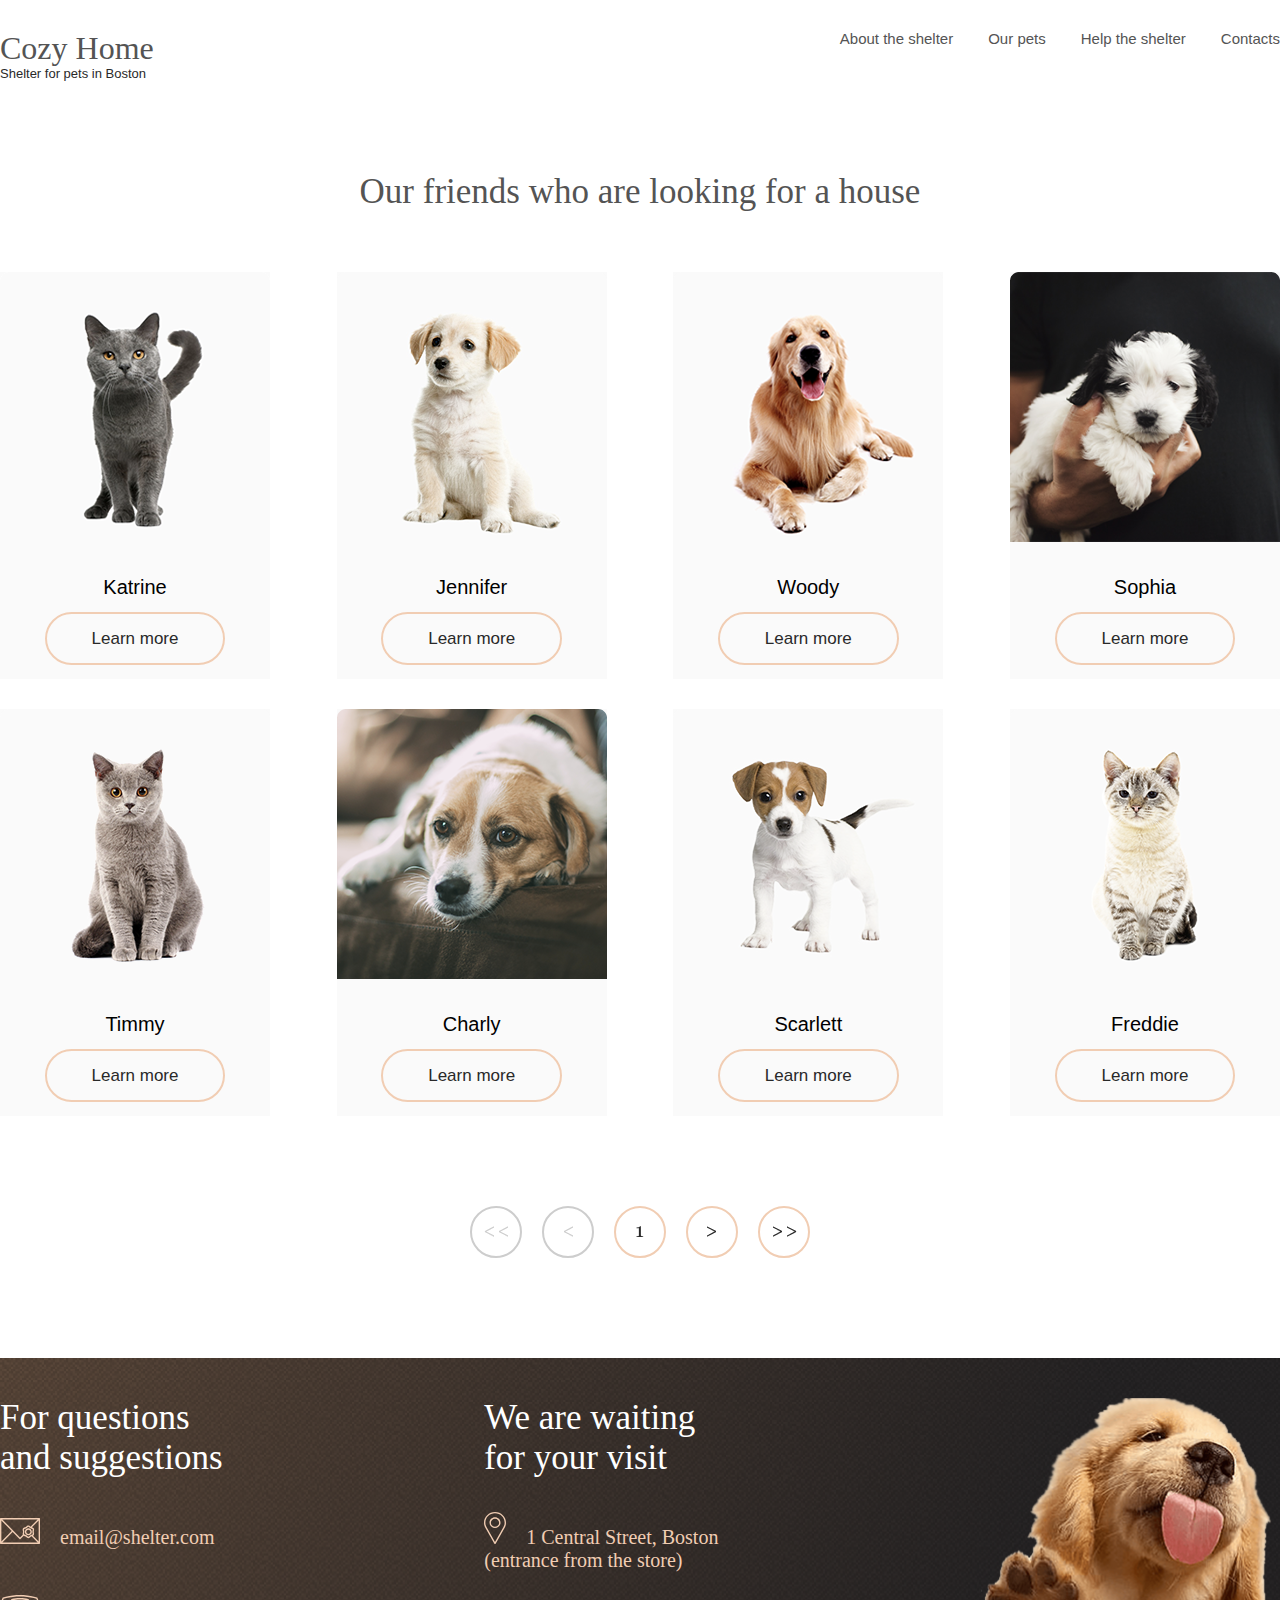
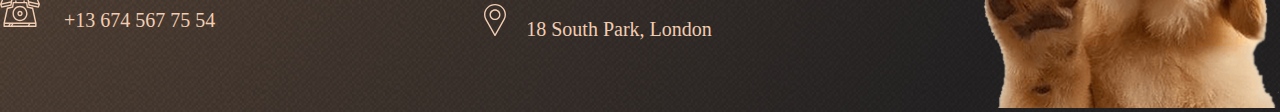
==== pets.html @ 81ef5f2a "Add files via upload" ====
<!DOCTYPE html>
<html lang="ru">

<head>
    <meta charset="UTF-8">
    <meta name="viewport" content="width=1200">
    <title>Cozy Home</title>
    <link rel="stylesheet" href="css/normalize.css">
    <link rel="stylesheet" href="css/style.css">
</head>

<body>
    <div class="wrapper">
        <div class="pets__hero">
            <div class="container">
                <header class="header">
                    <div class="header__logo">
                        <a href="index.html" class="logo__titles">Cozy Home</a>
                        <div class="logo__subtitles">Shelter for pets in Boston</div>
                    </div>
                    <nav class="header__list">
                        <ul class="header__links">
                            <li class="links__item">
                                <a href="index.html#About" class="item__link ">About the shelter</a>
                            </li>
                            <li class="links__item">
                                <a href="#frends" class="item__link">Our pets</a>
                            </li>
                            <li class="links__item">
                                <a href="index.html#help" class="item__link">Help the shelter</a>
                            </li>
                            <li class="links__item">
                                <a href="index.html#contacts" class="item__link">Contacts</a>
                            </li>
                        </ul>
                    </nav>


                </header>
            </div>
        </div>
        <div class="our-pets">
            <div class="container">
                <h2 class="our-pets__title">Our friends who
                    are looking for a house
                </h2>
                <div class="pets__slider">
                    <ul class="slider__list">
                        <li class="slider__card">
                            <div class="card__img-wrap">
                                <img src="img/pets-katrine.png" alt="katrine" class="card__img">
                            </div>
                            <div class="card__desc">
                                <h3 class="card__title">Katrine</h3>
                                <div class="card__btn"><a href="#" class="card__link">Learn more</a></div>
                            </div>

                        </li>
                        <li class="slider__card ">
                            <div class="card__img-wrap">
                                <img src="img/pets-jennifer.png" alt="jennifer" class="card__img">
                            </div>
                            <div class="card__desc">
                                <h3 class="card__title">Jennifer</h3>
                                <div class="card__btn"><a href="#" class="card__link">Learn more</a></div>
                            </div>
                        </li>
                        <li class="slider__card">
                            <div class="card__img-wrap">
                                <img src="img/pets-woody.png" alt="woody" class="card__img">
                            </div>
                            <div class="card__desc">
                                <h3 class="card__title">Woody</h3>
                                <div class="card__btn"><a href="#" class="card__link">Learn more</a></div>
                            </div>
                        </li>
                        <li class="slider__card card__Sophia">
                            <div class="card__img-wrap">
                                <img src="img/pets-Sophia.png" alt="Sophia" class="card__img">
                            </div>
                            <div class="card__desc">
                                <h3 class="card__title">Sophia</h3>
                                <div class="card__btn"><a href="#" class="card__link">Learn more</a></div>
                            </div>
                        </li>
                        <li class="slider__card card__Timmy">
                            <div class="card__img-wrap">
                                <img src="img/pets-timmy.png" alt="Timmy" class="card__img">
                            </div>
                            <div class="card__desc">
                                <h3 class="card__title">Timmy</h3>
                                <div class="card__btn"><a href="#" class="card__link">Learn more</a></div>
                            </div>

                        </li>
                        <li class="slider__card card__Charly">
                            <div class="card__img-wrap">
                                <img src="img/pets-charly.png" alt="Charly" class="card__img">
                            </div>
                            <div class="card__desc">
                                <h3 class="card__title">Charly</h3>
                                <div class="card__btn"><a href="#" class="card__link">Learn more</a></div>
                            </div>
                        </li>
                        <li class="slider__card card__Scarlett">
                            <div class="card__img-wrap">
                                <img src="img/pets-scarlet.png" alt="Scarlett" class="card__img">
                            </div>
                            <div class="card__desc">
                                <h3 class="card__title">Scarlett</h3>
                                <div class="card__btn"><a href="#" class="card__link">Learn more</a></div>
                            </div>
                        </li>
                        <li class="slider__card card__Freddie">
                            <div class="card__img-wrap">
                                <img src="img/pets-Freddrie.png" alt="Freddie" class="card__img">
                            </div>
                            <div class="card__desc">
                                <h3 class="card__title">Freddie</h3>
                                <div class="card__btn"><a href="#" class="card__link">Learn more</a></div>
                            </div>
                        </li>
                </ul>
                    <div class="pets-slider__navigation">
                        <div class="btn-arrow-wrap no-active-arrow"><img src="img/sluder/arrow-2-left.png" alt="arrow" class="arrow"></div>
                        <div class="btn-arrow-wrap no-active-arrow"><img src="img/sluder/arrow-1-left.png" alt="arrow" class="arrow"></div>
                        <div class="btn-1-wrap"><img src="img/sluder/1.png" alt="1" class="btn-1"></div>
                        <div class="btn-arrow-wrap"><img src="img/sluder/arrow-1-right.png" alt="arrow" class="arrow"></div>
                        <div class="btn-arrow-wrap"><img src="img/sluder/arrow-2-right.png" alt="arrow" class="arrow"></div>

                    </div>
                </div>
            </div>
            <footer>
                <div class="container footer__container">
                    <div class="footer__contacts">
                        <h2 class="contacts__title footer__title">For questions <br> and suggestions</h2>
                        <div class="contacts__information">
                            <div class="information__email"><img src="img/icon/mail.svg" alt="email"
                                    class="email__img"><a href="#"
                                    class="footer__email footer__link">email@shelter.com</a></div>
                            <div class="information__tel"><img src="img/icon/phone.svg" alt="phone" class="tel__img"> <a
                                    href="tel:+13 674 567 75 54" class="footer__tel footer__link">+13 674 567 75 54</a>
                            </div>
                        </div>
                    </div>
                    <div class="footer__adress">
                        <h2 class="adress__title footer__title">We are waiting <br> for your visit</h2>
                        <div class="adress__information">
                            <div class="information__adress"><img src="img/icon/pin.svg" alt="adress"
                                    class="adress-img"><a
                                    href="https://yandex.ru/maps/21438/johannesburg/house/central_street_1/ZkEYdgJoSUwBQENoZWJwdnxhYQk=/?ll=28.058206%2C-26.170127&mode=search&sctx=ZAAAAAgBEAAaKAoSCTZZox6iZVBAESHNWDSdjUxAEhIJQbtDigES0j8R1Jy8yAT8sj8iBgABAgMEBSgKOABArZ8NSAFqAnJ1nQHNzEw9oAEAqAEAvQG8V784wgERlZuD2QaTjpn89wb%2Fwufz7wKCAhgxIENlbnRyYWwgU3RyZWV0LCBCb3N0b26KAgCSAgUyMjgwNZoCDGRlc2t0b3AtbWFwcw%3D%3D&sll=66.099275%2C59.071922&sspn=184.905580%2C61.230275&text=1%20Central%20Street%2C%20Boston&z=20"
                                    class="footer__adress footer__link">1 Central Street, Boston <br> (entrance from the
                                    store)</a></div>
                            <div class="information__adress"><img src="img/icon/pin.svg" alt="adress"
                                    class="adress-img footer"><a href="#" class="footer__adress footer__link">18 South
                                    Park,
                                    London </a></div>
                        </div>
                    </div>
                    <div class="footer__img-wrap"><img src="img/footer-puppy.png" alt="footer-puppy"
                            class="footer__img">
                    </div>
                </div>
            </footer>
        </div>
    </div>
</body>

</html>
---- css/style.css ----
* {
    box-sizing: border-box;
}

html,
body {
    height: 100%;
}

body {
    font-family: 'Roboto', sans-serif;

}

img {
    max-width: 100%;
}

ul {
    padding: 0px;
    margin: 0px;
    list-style: none;
}

h1,
h2,
h3,
h4,
h5,
h6 {
    margin: 0px;
}

a {
    text-decoration: none;
}

.wrapper {
    min-height: 100%;
}

/* начало индекса */

.hero {
    background-image: url(../img/start-screen-gradient-background.png);
}

.container {
    margin: 0 auto;
    max-width: 1280px;
}

.header {
    display: flex;
    justify-content: space-between;
    padding: 30px 0px;
    padding-bottom: 90px;
}

.logo__title {
    color: rgb(241, 205, 179);
    font-family: Georgia;
    font-size: 32px;
    font-weight: 400;
    line-height: 110%;
    letter-spacing: 6%;
    text-align: left;
}

.logo__subtitle {
    color: rgb(255, 255, 255);
    font-family: Arial;
    font-size: 13px;
    font-weight: 400;
    line-height: 15px;
    letter-spacing: 10%;
    text-align: left;
}

.nav__list {
    display: flex;
    justify-content: space-between;
    column-gap: 35px;

}

.nav__link {
    color: rgb(250, 250, 250);
    font-family: Arial;
    font-size: 15px;
    font-weight: 400;
    line-height: 160%;
    letter-spacing: 0px;
    text-align: left;
}

.nav__link:hover {
    text-decoration: underline;
    text-decoration-color: rgb(241, 205, 179);
}

.hero__content {
    display: flex;
    justify-content: space-between;
}

.hero__container {
    display: flex;
    justify-content: space-between;
}

.hero__desc {
    padding-right: 42px;
    width: 50%;
}

.hero__title {
    padding-top: 146px;
    padding-bottom: 42px;
    color: rgb(255, 255, 255);
    font-family: Georgia;
    font-size: 44px;
    font-weight: 400;
    line-height: 130%;
    letter-spacing: 0%;
    text-align: left;

}

.hero__subtitle {
    color: rgb(205, 205, 205);
    font-family: Arial;
    font-size: 15px;
    font-weight: 400;
    line-height: 160%;
    letter-spacing: 0px;
    text-align: left;
    padding-bottom: 42px;
}

.hero__btn {
    background: rgb(241, 205, 179);
    border-radius: 100px;
    padding: 15px 45px;
    color: rgb(41, 41, 41);
}

.description-house__container {
    padding: 100px 40px;
    display: flex;
    margin: 0 auto;
    justify-content: center;
    column-gap: 120px;
}

.description-house__img-wrap {
    width: 50%;
}


.description-house__title {
    color: rgb(84, 84, 84);
    font-family: Georgia;
    font-size: 35px;
    font-weight: 400;
}

.description-house__text {
    color: rgb(76, 76, 76);
    font-family: Arial;
    font-size: 15px;
    font-weight: 400;
    line-height: 160%;
}

.frends {
    text-align: center;
    background: rgb(246, 246, 246);
    padding-bottom: 100px;
    padding-top: 80px;

}

.frends__title {
    color: rgb(84, 84, 84);
    font-size: 35px;
    font-weight: 400;
    margin-bottom: 60px;
}

.btn-arrow-wrap {
    width: 52px;
    height: 52px;
    border-radius: 50%;
    justify-content: center;
    display: flex;
    align-items: center;
    border-radius: 100px;
    border: 2px solid rgb(241, 205, 179);
}

.btn-arrow-wrap:hover {
    background-color: rgb(241, 205, 179);
}

.frends__slider {
    font-family: Georgia;
    display: flex;
    margin-bottom: 60px;
    align-items: center;
}

.slider__card {
    max-width: 270px;
    background-color: rgb(250, 250, 250);
    transition: all 1s;
    width: 270px;
}

.slider__card:hover {
    box-shadow: 1px 5px 10px 5px rgba(0, 0, 0, 0.3);
}

.card__katrine {
    margin-right: 90px;
    margin-left: 53px;
}

.card__jennifer {
    margin-right: 90px;
}

.card__woody {
    margin-right: 53px;
}

.card__img-wrap {
    margin-bottom: 30px;
}

.card__title {
    font-size: 20px;
    font-weight: 400;
    line-height: 23px;
    padding-bottom: 30px;
}

.card__btn {
    padding-bottom: 30px;
}

.card__link {
    color: rgb(41, 41, 41);
    font-size: 17px;
    padding: 15px 45px;
    border: 2px solid rgb(241, 205, 179);
    border-radius: 100px;
}

.card__link:hover {
    background-color: rgb(241, 205, 179);
}

.frends__link {
    background: rgb(241, 205, 179);
    border-radius: 100px;
    padding: 15px 45px;
    font-size: 17px;
    color: rgb(41, 41, 41);
}

.help {
    text-align: center;
    margin-top: 80px;
    color: rgb(84, 84, 84);
}

.help__title {
    margin-bottom: 60px;
    font-size: 35px;
}

.help__list {
    display: flex;
    justify-content: center;
    flex-wrap: wrap;
    
    margin-bottom: 100px;
    max-width: 1026px;
    column-gap: 120px;
}

.list__item {
  margin-bottom: 55px;
}

.list__img-wrap {
    margin-bottom: 30px;
}

.list__title {
    font-size: 20px;
}



.donation {
    background: rgb(246, 246, 246);
    padding-top: 80px;
    padding-bottom: 100px;
}

.donation__container {
    display: flex;
    justify-content: center;
    color: rgb(84, 84, 84);
}

.donatian__img-wrap {
    flex: 1 0 54%;
    text-align: right;
}

.donation__desc {
    margin-left: 30px;
    width: 380px;
}

.donation__title {
    font-size: 35px;
    margin-bottom: 20px;
}

.donation__subtitle {
    font-size: 15px;
}

.donation__card {
    background: rgb(241, 205, 179);
    padding: 10px 15px;
    border-radius: 9px;
    max-width: 349px;
    margin-top: 20px;
    margin-bottom: 20px;
}

.donation__link {
    margin-left: 15px;
    font-size: 20px;
    top: 10px;
    color: rgb(84, 84, 84);
}

.donation__text {
    color: rgb(178, 178, 178);
    font-size: 12px;
}

footer {
    background-image: url(../img/start-screen-gradient-background.png);
    background-size: cover;
    font-family: Georgia;
    text-align: left;
}

.footer__container {
    display: flex;
    justify-content: space-between;
    padding-top: 40px;
}

.footer__title {
    color: rgb(255, 255, 255);
    font-size: 35px;
    margin-bottom: 40px;
    font-weight: 400;
}

.adress__title {
    margin-bottom: 34px;
}

.footer__link {
    color: rgb(241, 205, 179);
    font-size: 20px;
    margin-left: 20px;
}

.information__email {
    margin-bottom: 46px;
}

.information__adress {
    margin-bottom: 32px;
}

@media (max-width: 1000px) { 
    .card__woody{
        visibility: hidden;
        display: none;
    }

}

@media (max-width:900px){

    .nav__list{
        align-items: end;
    }
    .container{
        padding-left: 30px;
        padding-right: 30px;
    }

    .header{
        padding-bottom: 0px;
    }

    .hero__container{
        margin: 0 auto;
        display: block;
    }
    .hero__desc{
       width: 100%;
        margin-bottom: 100px;
        text-align: left;
        font-weight: 400;
        font-family: Georgia;
    }
    .hero__title{
        color: rgb(255, 255, 255);
        font-size: 44px;
        margin-top: 60px;
        padding-top: 0px;
    }
    .hero__subtitle{
        color: rgb(205, 205, 205);
        font-family: Arial;
        font-size: 15px;
         line-height: 160%;
    }

    .description-house__container{
        display: grid;
        max-width: 900px;
        margin: 0 auto;
    }
    
    .description-house__img{
       order: 1;
    }
    .donation__container{
        display: grid;
    }
    .donation__img-wrap{
        order: 1;
    }


}
@media (max-width: 768px){
    .card__jennifer{
    visibility: hidden;
    display: none;
    }   
}

@media (max-width: 768px){ 
    .footer__container {
        display: block;
        align-content: center;
    }
    .footer__contacts{
        margin-bottom: 40px;
    }
    
 }
/* конец  индекса */
/* начало сайта со всеми питомцами */

.logo__titles {
    font-family: Georgia;
    font-size: 32px;
    color: rgb(84, 84, 84);
    margin-bottom: 10px;
}

.logo__subtitles {
    color: rgb(41, 41, 41);
    font-family: Arial;
    font-size: 13px;
}

.header__links {
    display: flex;
    justify-content: space-between;
    column-gap: 35px;
}

.item__link {
    color: rgb(84, 84, 84);
    font-family: Arial;
    font-size: 15px;
}

.links__item:hover {
    text-decoration: underline;
    text-decoration-color: rgb(241, 205, 179);
}


.our-pets {
    text-align: center;
    padding-bottom: 0px;
}

.our-pets__title {
    color: rgb(84, 84, 84);
    font-family: Georgia;
    font-size: 35px;
    font-weight: 400;
    margin-bottom: 60px;
}

.slider__list {
    display: flex;
    justify-content: space-between;
    column-gap: 40px;
    padding-bottom: 15px;
    flex-wrap: wrap;
}

.slider__card {
    margin-bottom: 30px;
}

.pets__slider {
    margin-bottom: 100px;
}

.pets-slider__navigation{
    display: flex;
    justify-content: center;
    column-gap: 20px;
    margin-top: 45px;
}

.btn-1-wrap {
    width: 52px;
    height: 52px;
    border-radius: 50%;
    justify-content: center;
    display: flex;
    align-items: center;
    border-radius: 100px;
    border: 2px solid rgb(241, 205, 179);
}

.btn-1-wrap:hover {
    background-color: rgb(241, 205, 179);
}

.no-active-arrow{
    border: 2px solid rgb(205, 205, 205);
}

.no-active-arrow:hover{
    background-color: #fff;
}
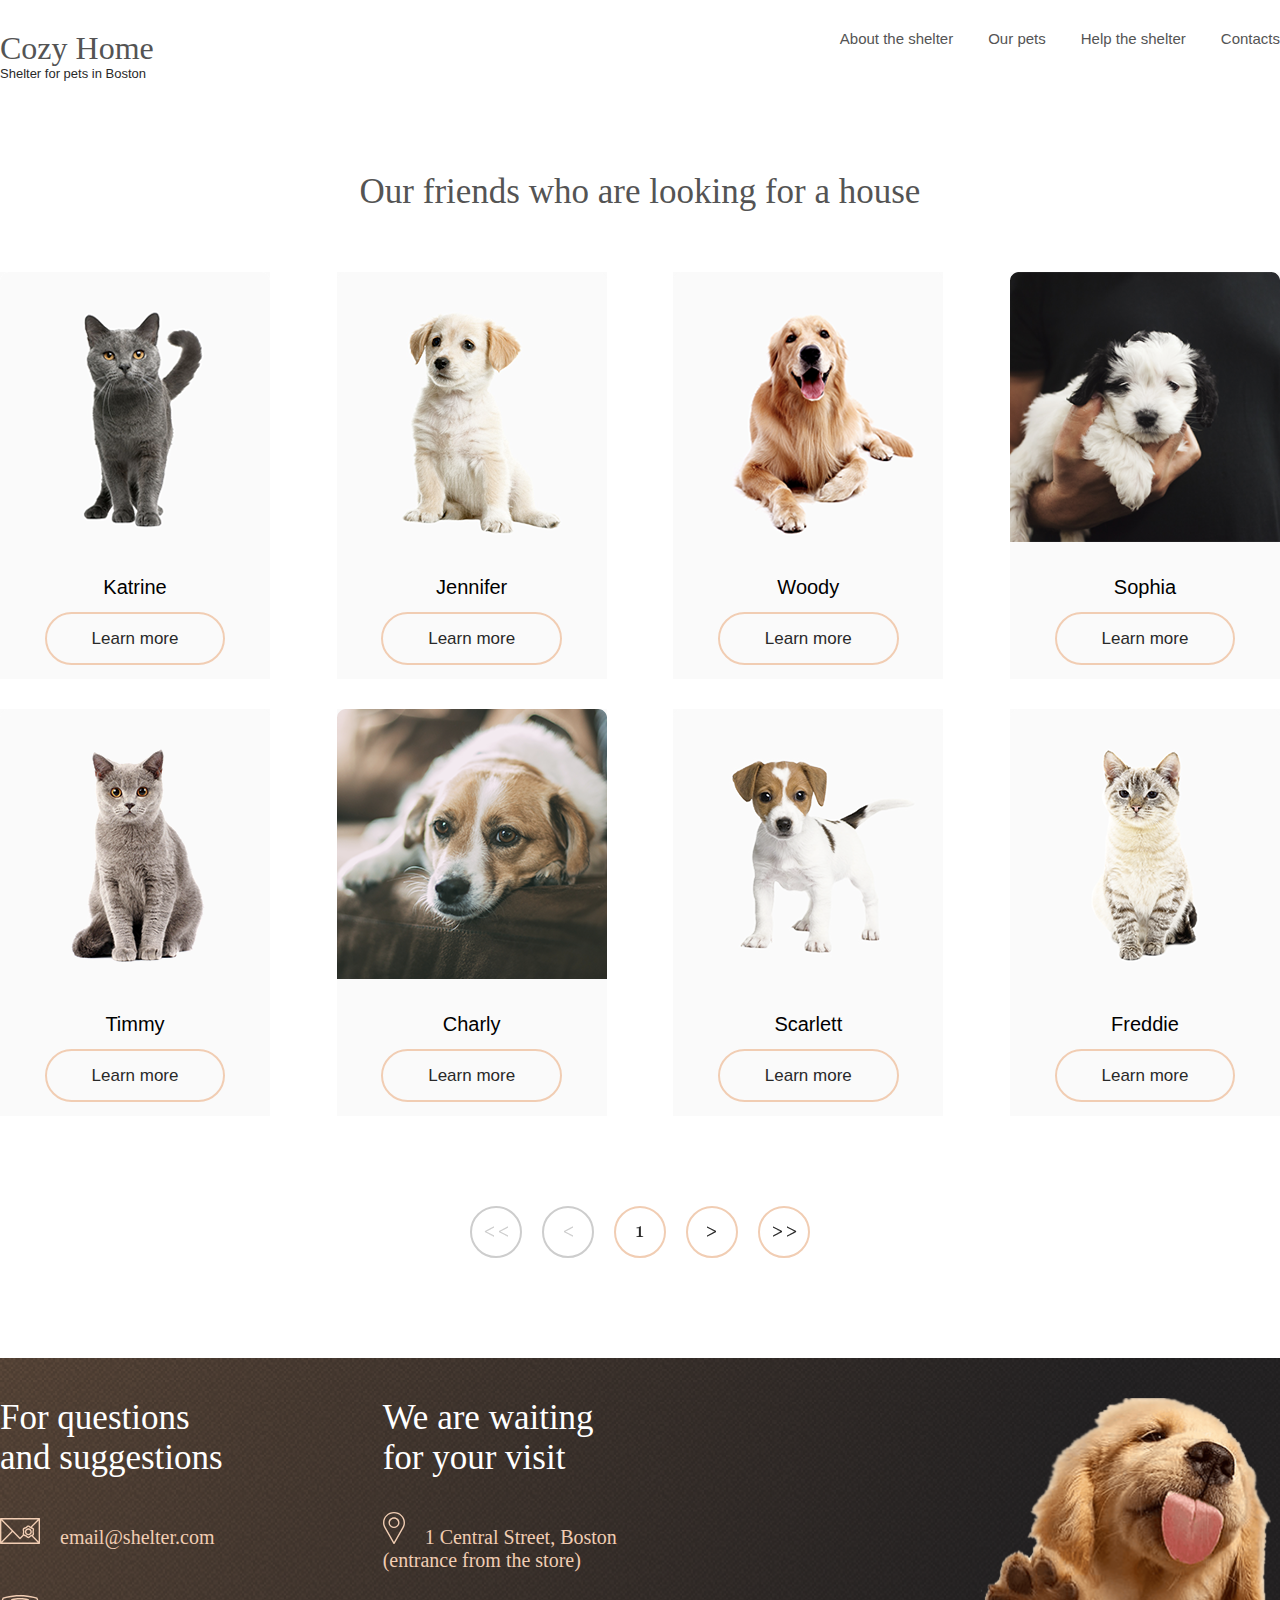
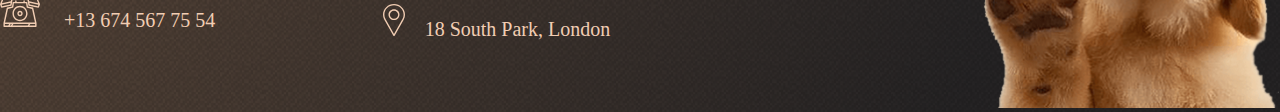
==== commit 898c6fca: "Add files via upload" ====
--- a/pets.html
+++ b/pets.html
@@ -3,7 +3,7 @@
 
 <head>
     <meta charset="UTF-8">
-    <meta name="viewport" content="width=1200">
+    <meta name="viewport" content="width=device-width, initial-scale=1.0">
     <title>Cozy Home</title>
     <link rel="stylesheet" href="css/normalize.css">
     <link rel="stylesheet" href="css/style.css">
@@ -120,42 +120,51 @@
                                 <div class="card__btn"><a href="#" class="card__link">Learn more</a></div>
                             </div>
                         </li>
-                </ul>
+                    </ul>
                     <div class="pets-slider__navigation">
-                        <div class="btn-arrow-wrap no-active-arrow"><img src="img/sluder/arrow-2-left.png" alt="arrow" class="arrow"></div>
-                        <div class="btn-arrow-wrap no-active-arrow"><img src="img/sluder/arrow-1-left.png" alt="arrow" class="arrow"></div>
+                        <div class="btn-arrow-wrap no-active-arrow pets__btn"><img src="img/sluder/arrow-2-left.png"
+                                alt="arrow" class="arrow"></div>
+                        <div class="btn-arrow-wrap no-active-arrow pets__btn"><img src="img/sluder/arrow-1-left.png"
+                                alt="arrow" class="arrow"></div>
                         <div class="btn-1-wrap"><img src="img/sluder/1.png" alt="1" class="btn-1"></div>
-                        <div class="btn-arrow-wrap"><img src="img/sluder/arrow-1-right.png" alt="arrow" class="arrow"></div>
-                        <div class="btn-arrow-wrap"><img src="img/sluder/arrow-2-right.png" alt="arrow" class="arrow"></div>
+                        <div class="btn-arrow-wrap pets__btn"><img src="img/sluder/arrow-1-right.png" alt="arrow"
+                                class="arrow"></div>
+                        <div class="btn-arrow-wrap pets__btn"><img src="img/sluder/arrow-2-right.png" alt="arrow"
+                                class="arrow"></div>
 
                     </div>
                 </div>
             </div>
             <footer>
                 <div class="container footer__container">
-                    <div class="footer__contacts">
-                        <h2 class="contacts__title footer__title">For questions <br> and suggestions</h2>
-                        <div class="contacts__information">
-                            <div class="information__email"><img src="img/icon/mail.svg" alt="email"
-                                    class="email__img"><a href="#"
-                                    class="footer__email footer__link">email@shelter.com</a></div>
-                            <div class="information__tel"><img src="img/icon/phone.svg" alt="phone" class="tel__img"> <a
-                                    href="tel:+13 674 567 75 54" class="footer__tel footer__link">+13 674 567 75 54</a>
+                    <div class="foter__desc">
+                        <div class="footer__contacts">
+                            <h2 class="contacts__title footer__title">For questions <br> and suggestions</h2>
+                            <div class="contacts__information">
+                                <div class="information__email"><img src="img/icon/mail.svg" alt="email"
+                                        class="email__img"><a href="#"
+                                        class="footer__email footer__link">email@shelter.com</a></div>
+                                <div class="information__tel"><img src="img/icon/phone.svg" alt="phone"
+                                        class="tel__img"> <a href="tel:+136745677554"
+                                        class="footer__tel footer__link">+13 674 567 75 54</a>
+                                </div>
                             </div>
                         </div>
-                    </div>
-                    <div class="footer__adress">
-                        <h2 class="adress__title footer__title">We are waiting <br> for your visit</h2>
-                        <div class="adress__information">
-                            <div class="information__adress"><img src="img/icon/pin.svg" alt="adress"
-                                    class="adress-img"><a
-                                    href="https://yandex.ru/maps/21438/johannesburg/house/central_street_1/ZkEYdgJoSUwBQENoZWJwdnxhYQk=/?ll=28.058206%2C-26.170127&mode=search&sctx=ZAAAAAgBEAAaKAoSCTZZox6iZVBAESHNWDSdjUxAEhIJQbtDigES0j8R1Jy8yAT8sj8iBgABAgMEBSgKOABArZ8NSAFqAnJ1nQHNzEw9oAEAqAEAvQG8V784wgERlZuD2QaTjpn89wb%2Fwufz7wKCAhgxIENlbnRyYWwgU3RyZWV0LCBCb3N0b26KAgCSAgUyMjgwNZoCDGRlc2t0b3AtbWFwcw%3D%3D&sll=66.099275%2C59.071922&sspn=184.905580%2C61.230275&text=1%20Central%20Street%2C%20Boston&z=20"
-                                    class="footer__adress footer__link">1 Central Street, Boston <br> (entrance from the
-                                    store)</a></div>
-                            <div class="information__adress"><img src="img/icon/pin.svg" alt="adress"
-                                    class="adress-img footer"><a href="#" class="footer__adress footer__link">18 South
-                                    Park,
-                                    London </a></div>
+                        <div class="footer__adress">
+                            <h2 class="adress__title footer__title">We are waiting <br> for your visit</h2>
+                            <div class="adress__information">
+                                <div class="information__adress"><img src="img/icon/pin.svg" alt="adress"
+                                        class="adress-img"><a
+                                        href="https://yandex.ru/maps/21438/johannesburg/house/central_street_1/ZkEYdgJoSUwBQENoZWJwdnxhYQk=/?ll=28.058206%2C-26.170127&mode=search&sctx=ZAAAAAgBEAAaKAoSCTZZox6iZVBAESHNWDSdjUxAEhIJQbtDigES0j8R1Jy8yAT8sj8iBgABAgMEBSgKOABArZ8NSAFqAnJ1nQHNzEw9oAEAqAEAvQG8V784wgERlZuD2QaTjpn89wb%2Fwufz7wKCAhgxIENlbnRyYWwgU3RyZWV0LCBCb3N0b26KAgCSAgUyMjgwNZoCDGRlc2t0b3AtbWFwcw%3D%3D&sll=66.099275%2C59.071922&sspn=184.905580%2C61.230275&text=1%20Central%20Street%2C%20Boston&z=20"
+                                        class="footer__adress footer__link">1 Central Street, Boston <br> (entrance from
+                                        the
+                                        store)</a></div>
+                                <div class="information__adress"><img src="img/icon/pin.svg" alt="adress"
+                                        class="adress-img footer"><a href="#" class="footer__adress footer__link">18
+                                        South
+                                        Park,
+                                        London </a></div>
+                            </div>
                         </div>
                     </div>
                     <div class="footer__img-wrap"><img src="img/footer-puppy.png" alt="footer-puppy"
--- a/css/style.css
+++ b/css/style.css
@@ -122,9 +122,6 @@
     font-size: 44px;
     font-weight: 400;
     line-height: 130%;
-    letter-spacing: 0%;
-    text-align: left;
-
 }
 
 .hero__subtitle {
@@ -134,7 +131,6 @@
     font-weight: 400;
     line-height: 160%;
     letter-spacing: 0px;
-    text-align: left;
     padding-bottom: 42px;
 }
 
@@ -284,14 +280,12 @@
     display: flex;
     justify-content: center;
     flex-wrap: wrap;
-    
     margin-bottom: 100px;
-    max-width: 1026px;
     column-gap: 120px;
 }
 
 .list__item {
-  margin-bottom: 55px;
+    margin-bottom: 55px;
 }
 
 .list__img-wrap {
@@ -363,6 +357,7 @@
     text-align: left;
 }
 
+
 .footer__container {
     display: flex;
     justify-content: space-between;
@@ -394,87 +389,192 @@
     margin-bottom: 32px;
 }
 
-@media (max-width: 1000px) { 
-    .card__woody{
+.foter__desc {
+    display: flex;
+    justify-content: space-between;
+    column-gap: 160px;
+}
+
+@media (max-width: 1023px) {
+    .card__woody {
         visibility: hidden;
         display: none;
     }
 
 }
 
-@media (max-width:900px){
-
-    .nav__list{
+@media (max-width:900px) {
+
+    .nav__list {
         align-items: end;
     }
-    .container{
+
+    .container {
         padding-left: 30px;
         padding-right: 30px;
     }
 
-    .header{
+    .header {
         padding-bottom: 0px;
     }
 
-    .hero__container{
+    .hero__container {
         margin: 0 auto;
         display: block;
     }
-    .hero__desc{
-       width: 100%;
+
+    .hero__desc {
+        width: 100%;
         margin-bottom: 100px;
         text-align: left;
         font-weight: 400;
         font-family: Georgia;
     }
-    .hero__title{
+
+    .hero__title {
         color: rgb(255, 255, 255);
         font-size: 44px;
         margin-top: 60px;
         padding-top: 0px;
     }
-    .hero__subtitle{
+
+    .hero__subtitle {
         color: rgb(205, 205, 205);
         font-family: Arial;
         font-size: 15px;
-         line-height: 160%;
-    }
-
-    .description-house__container{
+        line-height: 160%;
+    }
+
+    .description-house__container {
         display: grid;
         max-width: 900px;
         margin: 0 auto;
     }
-    
-    .description-house__img{
-       order: 1;
-    }
-    .donation__container{
+
+    .description-house__img {
+        order: 1;
+    }
+
+    .donation__container {
         display: grid;
     }
-    .donation__img-wrap{
+
+    .donation__img-wrap {
         order: 1;
     }
 
-
-}
-@media (max-width: 768px){
-    .card__jennifer{
-    visibility: hidden;
-    display: none;
-    }   
-}
-
-@media (max-width: 768px){ 
+    .frends__slider {
+        text-align: center;
+        align-items: center;
+    }
+
+
+}
+
+@media (max-width: 817px) {
+    .card__jennifer {
+        visibility: hidden;
+        display: none;
+    }
+
+
+}
+
+@media (max-width:682px) {
     .footer__container {
         display: block;
         align-content: center;
-    }
-    .footer__contacts{
+        display: block;
+    }
+
+    .footer__contacts {
         margin-bottom: 40px;
     }
-    
- }
+
+    .footer {
+        display: block;
+    }
+
+
+}
+
+@media (min-width:1040px) {
+    .footer__container {
+        display: flex;
+        justify-content: space-between;
+        column-gap: 160px;
+    }
+}
+
+@media (max-width: 890px) {
+    .foter__desc {
+        display: flex;
+    }
+
+    .footer__container {
+        display: block;
+    }
+}
+
+@media (max-width: 518px) {
+    .hero__desc {
+        align-items: center;
+        text-align: center;
+    }
+
+    .hero__title {
+        text-align: center;
+    }
+
+    .frends {
+        align-items: center;
+        text-align: center;
+    }
+
+    .frends__slider {
+        display: grid;
+
+    }
+
+    .card__katrine {
+        max-width: 270px;
+        margin: 0px;
+    }
+
+    .frends__link {
+        padding: 15px 44px;
+    }
+
+    .btn-arrow-wrap {
+        order: 2;
+    }
+
+    .pets__btn {
+        order: 0;
+    }
+
+
+}
+
+@media (max-width: 306px) {
+    .hero__btn {
+        padding: 15px 20px;
+    }
+}
+
+@media (max-width: 256px) {
+    .card__link {
+        padding: 15px 44px;
+    }
+}
+
+
+@media (max-width: 320px) {
+    .pets-slider__navigation {
+        column-gap: 10px;
+    }
+}
+
 /* конец  индекса */
 /* начало сайта со всеми питомцами */
 
@@ -538,7 +638,7 @@
     margin-bottom: 100px;
 }
 
-.pets-slider__navigation{
+.pets-slider__navigation {
     display: flex;
     justify-content: center;
     column-gap: 20px;
@@ -560,11 +660,10 @@
     background-color: rgb(241, 205, 179);
 }
 
-.no-active-arrow{
+.no-active-arrow {
     border: 2px solid rgb(205, 205, 205);
 }
 
-.no-active-arrow:hover{
+.no-active-arrow:hover {
     background-color: #fff;
-}
-
+}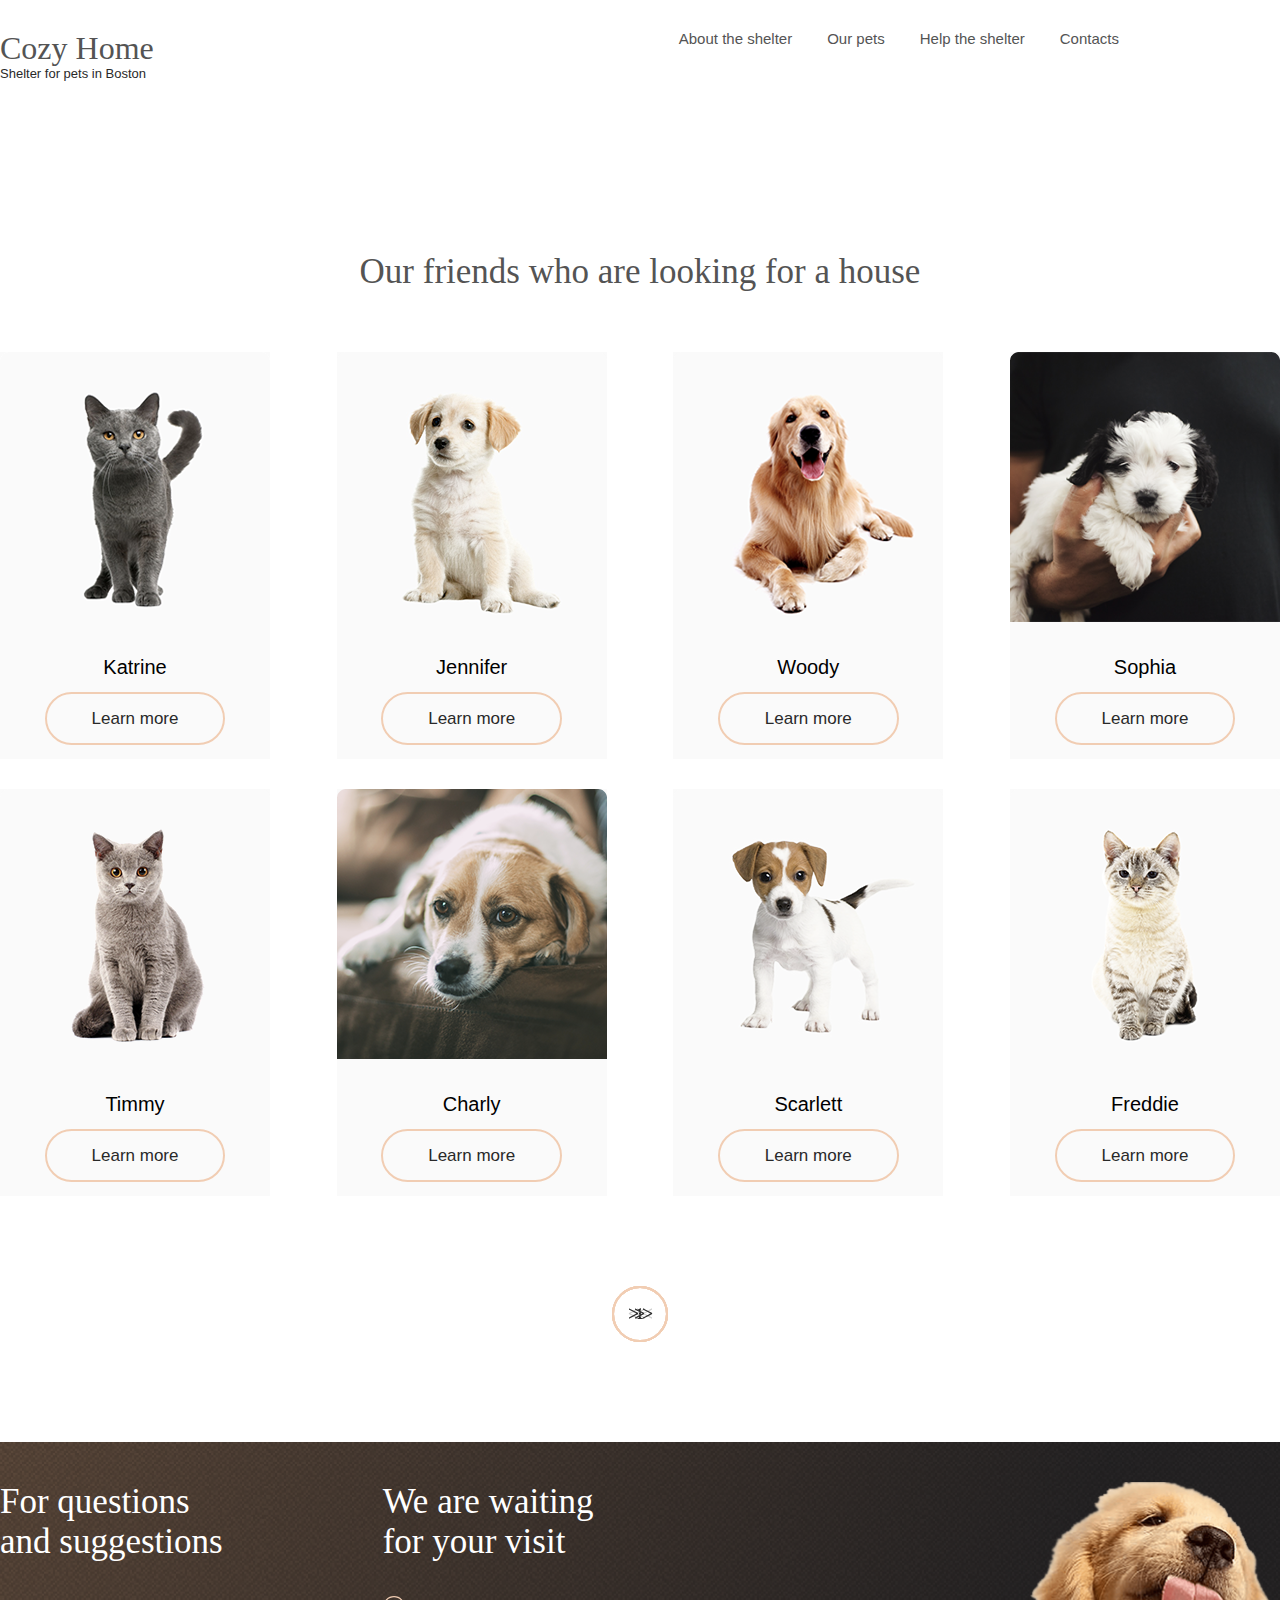
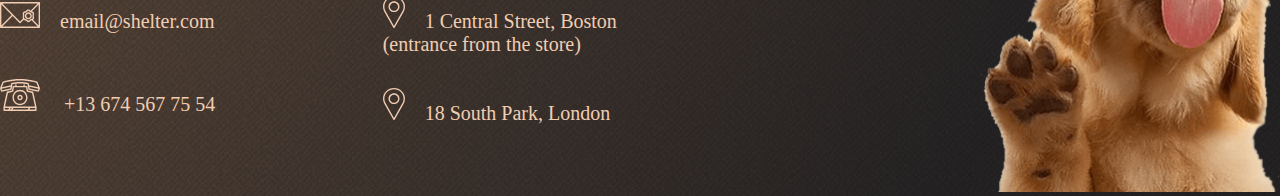
==== commit 1e374221: "Add files via upload" ====
--- a/pets.html
+++ b/pets.html
@@ -6,18 +6,23 @@
     <meta name="viewport" content="width=device-width, initial-scale=1.0">
     <title>Cozy Home</title>
     <link rel="stylesheet" href="css/normalize.css">
+    <link rel="stylesheet" href="css/pets.css">
+    <link rel="stylesheet" href="css/media.css">
     <link rel="stylesheet" href="css/style.css">
+
 </head>
 
 <body>
     <div class="wrapper">
         <div class="pets__hero">
             <div class="container">
-                <header class="header">
-                    <div class="header__logo">
-                        <a href="index.html" class="logo__titles">Cozy Home</a>
-                        <div class="logo__subtitles">Shelter for pets in Boston</div>
-                    </div>
+                <div class="header" id="header-pets">
+                   
+                     <div class="pets-header__logo">
+                        <a href="index.html" class="pets-logo__titles">Cozy Home</a>
+                        <div class="pets-logo__subtitles">Shelter for pets in Boston</div>
+                    </div> 
+                    <div class="menu">
                     <nav class="header__list">
                         <ul class="header__links">
                             <li class="links__item">
@@ -34,9 +39,16 @@
                             </li>
                         </ul>
                     </nav>
-
-
-                </header>
+                </div>
+                <header>
+                    <div class="menu-btn">
+                        <span></span>
+                        <span></span>
+                        <span></span>
+                    </div>
+                </header>  
+                
+                </div>
             </div>
         </div>
         <div class="our-pets">
@@ -174,6 +186,7 @@
             </footer>
         </div>
     </div>
+    <script src="js/script.js"></script>
 </body>
 
 </html>--- a/css/pets.css
+++ b/css/pets.css
@@ -0,0 +1,96 @@
+
+.pets-logo__titles {
+    font-family: Georgia;
+    font-size: 32px;
+    color: rgb(84, 84, 84);
+    margin-bottom: 10px;
+    margin-right: 364px;
+}
+
+.pets-logo__subtitles {
+    color: rgb(41, 41, 41);
+    font-family: Arial;
+    font-size: 13px;
+}
+
+.header__links {
+    display: flex;
+    justify-content: space-between;
+    column-gap: 35px;
+}
+
+.item__link {
+    color: rgb(84, 84, 84);
+    font-family: Arial;
+    font-size: 15px;
+}
+
+.links__item:hover {
+    text-decoration: underline;
+    text-decoration-color: rgb(241, 205, 179);
+}
+
+
+.our-pets {
+    text-align: center;
+    padding-bottom: 0px;
+}
+
+.our-pets__title {
+    color: rgb(84, 84, 84);
+    font-family: Georgia;
+    font-size: 35px;
+    font-weight: 400;
+    margin-bottom: 60px;
+    margin-top: 80px;
+}
+
+.slider__list {
+    display: flex;
+    justify-content: space-between;
+    column-gap: 40px;
+    padding-bottom: 15px;
+    flex-wrap: wrap; 
+}
+
+.slider__card {
+    margin-bottom: 30px;
+}
+
+.pets__slider {
+    margin-bottom: 100px;
+}
+
+.pets-slider__navigation {
+    display: flex;
+    justify-content: center;
+    column-gap: 20px;
+    margin-top: 45px;
+}
+
+.btn-1-wrap {
+    width: 52px;
+    height: 52px;
+    border-radius: 50%;
+    justify-content: center;
+    display: flex;
+    align-items: center;
+    border-radius: 100px;
+    border: 2px solid rgb(241, 205, 179);
+}
+
+.btn-1-wrap:hover {
+    background-color: rgb(241, 205, 179);
+}
+
+.no-active-arrow {
+    border: 2px solid rgb(205, 205, 205);
+}
+
+.no-active-arrow:hover {
+    background-color: #fff;
+}
+
+.pets__btn{
+    position: static;
+}--- a/css/media.css
+++ b/css/media.css
@@ -0,0 +1,315 @@
+
+@media (max-width: 1170px) {
+    .slider__nav {
+        bottom: -404px;
+    }
+}
+
+@media (max-width: 1181px) {
+    .card__woody {
+        visibility: hidden;
+        display: none;
+    }
+    .slider__nav{
+        bottom: -848px;
+        display: flex;
+        flex-flow: row;
+        justify-content: center;
+        column-gap: 80px;
+        align-items: center;
+    }
+    .btn-right {
+        left: 311px;
+    }
+    .btn-left{
+        left: -400px;
+    }
+
+}
+
+@media (max-width:900px) {
+    .frends__slider{
+        display: grid;
+
+    }
+    .slider__nav {
+       position: static;
+       display: flex;
+       order: 1;
+    }
+
+
+    .btn-arrow-wrap{
+        position: static;
+    }
+    .nav__list {
+        align-items: end;
+    }
+
+    .container {
+        padding-left: 30px;
+        padding-right: 30px;
+    }
+
+    .header {
+        padding-bottom: 0px;
+    }
+
+    .hero__container {
+        margin: 0 auto;
+        display: block;
+    }
+
+    .hero__desc {
+        width: 100%;
+        margin-bottom: 100px;
+        text-align: left;
+        font-weight: 400;
+        font-family: Georgia;
+    }
+
+    .hero__title {
+        color: rgb(255, 255, 255);
+        font-size: 44px;
+        margin-top: 60px;
+        padding-top: 0px;
+    }
+
+    .hero__subtitle {
+        color: rgb(205, 205, 205);
+        font-family: Arial;
+        font-size: 15px;
+        line-height: 160%;
+    }
+
+    .description-house__container {
+        display: grid;
+        max-width: 900px;
+        margin: 0 auto;
+    }
+
+    .description-house__img {
+        order: 1;
+    }
+
+    .donation__container {
+        display: grid;
+    }
+
+    .donation__img-wrap {
+        order: 1;
+    }
+
+    .frends__slider {
+        text-align: center;
+        align-items: center;
+    }
+
+
+}
+
+@media (max-width: 817px) {
+    .card__jennifer {
+        visibility: hidden;
+        display: none;
+    }
+    .slider__pets{
+        display: flex;
+    flex-flow: column;
+    align-items: center;
+
+    }
+
+}
+
+@media (min-width: 700px) {
+    .foter__desc {
+        display: flex;
+    }
+
+    .footer__container {
+        display: block;
+    }
+}
+
+@media (max-width:682px) {
+    .footer__container {
+        display: block;
+        align-content: center;
+        display: block;
+    }
+
+    .footer__contacts {
+        margin-bottom: 40px;
+    }
+    .footer__desc{
+        display: block;
+    }
+    .footer {
+        display: block;
+    }
+
+
+}
+
+@media (min-width:1040px) {
+    .footer__container {
+        display: flex;
+        justify-content: space-between;
+        column-gap: 160px;
+    }
+}
+
+
+@media (max-width: 518px) {
+    .hero__desc {
+        align-items: center;
+        text-align: center;
+    }
+
+    .hero__title {
+        text-align: center;
+    }
+
+    .frends {
+        align-items: center;
+        text-align: center;
+    }
+
+    .frends__slider {
+        display: grid;
+
+    }
+
+    .card__katrine {
+        max-width: 270px;
+        margin: 0px;
+    }
+
+    .frends__link {
+        padding: 15px 44px;
+    }
+
+    .btn-arrow-wrap {
+        order: 2;
+    }
+
+    .pets__btn {
+        order: 0;
+    }
+
+
+}
+
+@media (max-width: 306px) {
+    .hero__btn {
+        padding: 15px 20px;
+    }
+}
+
+@media (max-width: 256px) {
+    .card__link {
+        padding: 15px 44px;
+    }
+}
+
+
+@media (max-width: 320px) {
+    .pets-slider__navigation {
+        column-gap: 10px;
+    }
+}
+@media (max-width: 700px) {
+
+header {
+	display: flex;
+	justify-content: space-between;
+}
+
+.pets-logo__titles{
+
+}
+.header__links {
+    display: block;
+    font-size: 32px;
+    font-weight: 400;
+    line-height: 160%;
+    text-align: left;
+    color: rgb(250, 250, 250);
+}
+
+.menu-btn {
+	width: 30px;
+	height: 30px;
+	position: relative;
+	z-index:3;
+	overflow: hidden;
+    position: fixed;
+
+}
+
+
+
+.menu-btn span {
+	width: 30px;
+	height: 2px;
+	position: absolute;
+	top: 50%;
+    z-index:2;
+	left: 50%;
+	transform: translate(-50%, -50%);
+	background-color: rgb(241, 205, 179);
+	transition: all 0.5s;
+}
+
+.menu-btn span:nth-of-type(2) {
+	top: calc(50% - 5px);
+}
+.menu-btn span:nth-of-type(3) {
+	top: calc(50% + 5px);
+}
+.header__links {
+    display: block;
+    margin-bottom: 43px;
+}
+
+.menu {
+	position: fixed;
+	top: 0;
+	left: 0;
+	width: 80%;
+	height: 100%;
+    display: block;
+    text-align: center;
+	padding: 39px 30px;
+    padding-top: 258px;
+	background-color: rgb(41, 41, 41);
+	transform: translateX(-100%);
+	transition: transform 0.5s; 
+}
+
+.menu.active {
+	transform: translateX(0);
+    z-index: 1;
+}
+.menu-btn.active {
+    z-index:2;
+}
+.menu li {
+	list-style-type: none;
+}
+
+.menu-btn.active span:first-of-type {
+	transform: translateX(100%);
+}
+
+.menu-btn.active span:nth-of-type(2) {
+	top: 50%;
+	transform: translate(-50%, -50%) rotate(45deg);
+}
+
+.menu-btn.active span:nth-of-type(3) {
+	top: 50%;
+	transform: translate(-50%, -50%) rotate(-45deg);
+}
+}--- a/css/style.css
+++ b/css/style.css
@@ -10,6 +10,25 @@
 body {
     font-family: 'Roboto', sans-serif;
 
+}
+
+*,
+*::before,
+*::after {
+    box-sizing: inherit;
+}
+
+a {
+    color: inherit;
+    text-decoration: none;
+}
+
+img {
+    max-width: 100%;
+}
+
+body {
+    font-family: Arial, Verdana, sans-serif;
 }
 
 img {
@@ -37,6 +56,106 @@
 
 .wrapper {
     min-height: 100%;
+    z-index: 0;
+}
+
+@media (max-width: 778px) {
+
+header {
+	display: block;
+	justify-content: flex-end;
+}
+
+.header__links {
+    display: block;
+    text-align: center;
+
+}
+
+.item__link{
+   color: white;
+   font-size: 32px;
+   font-weight: 400;
+   line-height: 160%;
+   text-align: left; 
+}
+
+.menu-btn {
+	width: 30px;
+	height: 30px;
+	position: relative;
+	z-index:3;
+	overflow: hidden;
+    position: fixed;
+    left: 90%;
+}
+
+
+
+.menu-btn span {
+	width: 30px;
+	height: 2px;
+	position: absolute;
+	top: 50%;
+    z-index:2;
+	left: 50%;
+	transform: translate(-50%, -50%);
+	background-color: rgb(241, 205, 179);
+    border-width:2px ;
+	transition: all 0.5s;
+}
+
+.menu-btn span:nth-of-type(2) {
+	top: calc(50% - 5px);
+}
+.menu-btn span:nth-of-type(3) {
+	top: calc(50% + 5px);
+}
+.header__links {
+    display: block;
+    margin-bottom: 43px;
+}
+
+.menu {
+	position: fixed;
+	top: 0;
+	left: 0;
+	width: 100%;
+	height: 100%;
+    display: block;
+    text-align: center;
+	padding: 39px 30px;
+    padding-top: 258px;
+	background-color: rgb(41, 41, 41);
+	transform: translateX(100%);
+	transition: transform 0.5s; 
+    align-items: flex-end;
+}
+
+.menu.active {
+	transform: translateX(0);
+    z-index: 1;
+}
+.menu-btn.active {
+    z-index:2;
+}
+.menu li {
+	list-style-type: none;
+}
+
+.menu-btn.active span:first-of-type {
+	transform: translateX(100%);
+}
+
+.menu-btn.active span:nth-of-type(2) {
+	top: 50%;
+	transform: translate(-50%, -50%) rotate(45deg);
+}
+
+.menu-btn.active span:nth-of-type(3) {
+	top: 50%;
+	transform: translate(-50%, -50%) rotate(-45deg);
+}
 }
 
 /* начало индекса */
@@ -193,6 +312,22 @@
     align-items: center;
     border-radius: 100px;
     border: 2px solid rgb(241, 205, 179);
+    position: absolute;
+}
+
+.slider__nav{
+    position: absolute;
+    bottom: -862px;
+}
+
+.btn-right{ 
+    left: 547px;
+}
+
+/* bottom: -976px; */
+
+.btn-left{
+    left: -582px;
 }
 
 .btn-arrow-wrap:hover {
@@ -202,8 +337,13 @@
 .frends__slider {
     font-family: Georgia;
     display: flex;
+    flex-flow: column;
+    align-items: center;
     margin-bottom: 60px;
-    align-items: center;
+}
+
+.slider__pets{
+    display: flex;
 }
 
 .slider__card {
@@ -211,6 +351,8 @@
     background-color: rgb(250, 250, 250);
     transition: all 1s;
     width: 270px;
+    position: relative;
+   
 }
 
 .slider__card:hover {
@@ -220,6 +362,7 @@
 .card__katrine {
     margin-right: 90px;
     margin-left: 53px;
+
 }
 
 .card__jennifer {
@@ -228,6 +371,7 @@
 
 .card__woody {
     margin-right: 53px;
+
 }
 
 .card__img-wrap {
@@ -390,21 +534,56 @@
 }
 
 .foter__desc {
-    display: flex;
     justify-content: space-between;
     column-gap: 160px;
 }
 
-@media (max-width: 1023px) {
+/* конец  индекса */
+/* начало медиа запросов  */
+
+@media (max-width: 1170px) {
+    .slider__nav {
+        bottom: -404px;
+    }
+}
+
+@media (max-width: 1181px) {
     .card__woody {
         visibility: hidden;
         display: none;
     }
+    .slider__nav{
+        bottom: -848px;
+        display: flex;
+        flex-flow: row;
+        justify-content: center;
+        column-gap: 80px;
+        align-items: center;
+    }
+    .btn-right {
+        left: 311px;
+    }
+    .btn-left{
+        left: -400px;
+    }
 
 }
 
 @media (max-width:900px) {
-
+    .frends__slider{
+        display: grid;
+
+    }
+    .slider__nav {
+       position: static;
+       display: flex;
+       order: 1;
+    }
+
+
+    .btn-arrow-wrap{
+        position: static;
+    }
     .nav__list {
         align-items: end;
     }
@@ -476,8 +655,23 @@
         visibility: hidden;
         display: none;
     }
-
-
+    .slider__pets{
+        display: flex;
+    flex-flow: column;
+    align-items: center;
+
+    }
+
+}
+
+@media (min-width: 700px) {
+    .foter__desc {
+        display: flex;
+    }
+
+    .footer__container {
+        display: block;
+    }
 }
 
 @media (max-width:682px) {
@@ -490,7 +684,9 @@
     .footer__contacts {
         margin-bottom: 40px;
     }
-
+    .footer__desc{
+        display: block;
+    }
     .footer {
         display: block;
     }
@@ -506,15 +702,6 @@
     }
 }
 
-@media (max-width: 890px) {
-    .foter__desc {
-        display: flex;
-    }
-
-    .footer__container {
-        display: block;
-    }
-}
 
 @media (max-width: 518px) {
     .hero__desc {
@@ -574,96 +761,5 @@
         column-gap: 10px;
     }
 }
-
-/* конец  индекса */
-/* начало сайта со всеми питомцами */
-
-.logo__titles {
-    font-family: Georgia;
-    font-size: 32px;
-    color: rgb(84, 84, 84);
-    margin-bottom: 10px;
-}
-
-.logo__subtitles {
-    color: rgb(41, 41, 41);
-    font-family: Arial;
-    font-size: 13px;
-}
-
-.header__links {
-    display: flex;
-    justify-content: space-between;
-    column-gap: 35px;
-}
-
-.item__link {
-    color: rgb(84, 84, 84);
-    font-family: Arial;
-    font-size: 15px;
-}
-
-.links__item:hover {
-    text-decoration: underline;
-    text-decoration-color: rgb(241, 205, 179);
-}
-
-
-.our-pets {
-    text-align: center;
-    padding-bottom: 0px;
-}
-
-.our-pets__title {
-    color: rgb(84, 84, 84);
-    font-family: Georgia;
-    font-size: 35px;
-    font-weight: 400;
-    margin-bottom: 60px;
-}
-
-.slider__list {
-    display: flex;
-    justify-content: space-between;
-    column-gap: 40px;
-    padding-bottom: 15px;
-    flex-wrap: wrap;
-}
-
-.slider__card {
-    margin-bottom: 30px;
-}
-
-.pets__slider {
-    margin-bottom: 100px;
-}
-
-.pets-slider__navigation {
-    display: flex;
-    justify-content: center;
-    column-gap: 20px;
-    margin-top: 45px;
-}
-
-.btn-1-wrap {
-    width: 52px;
-    height: 52px;
-    border-radius: 50%;
-    justify-content: center;
-    display: flex;
-    align-items: center;
-    border-radius: 100px;
-    border: 2px solid rgb(241, 205, 179);
-}
-
-.btn-1-wrap:hover {
-    background-color: rgb(241, 205, 179);
-}
-
-.no-active-arrow {
-    border: 2px solid rgb(205, 205, 205);
-}
-
-.no-active-arrow:hover {
-    background-color: #fff;
-}+/* конец медиа запросов  */
+
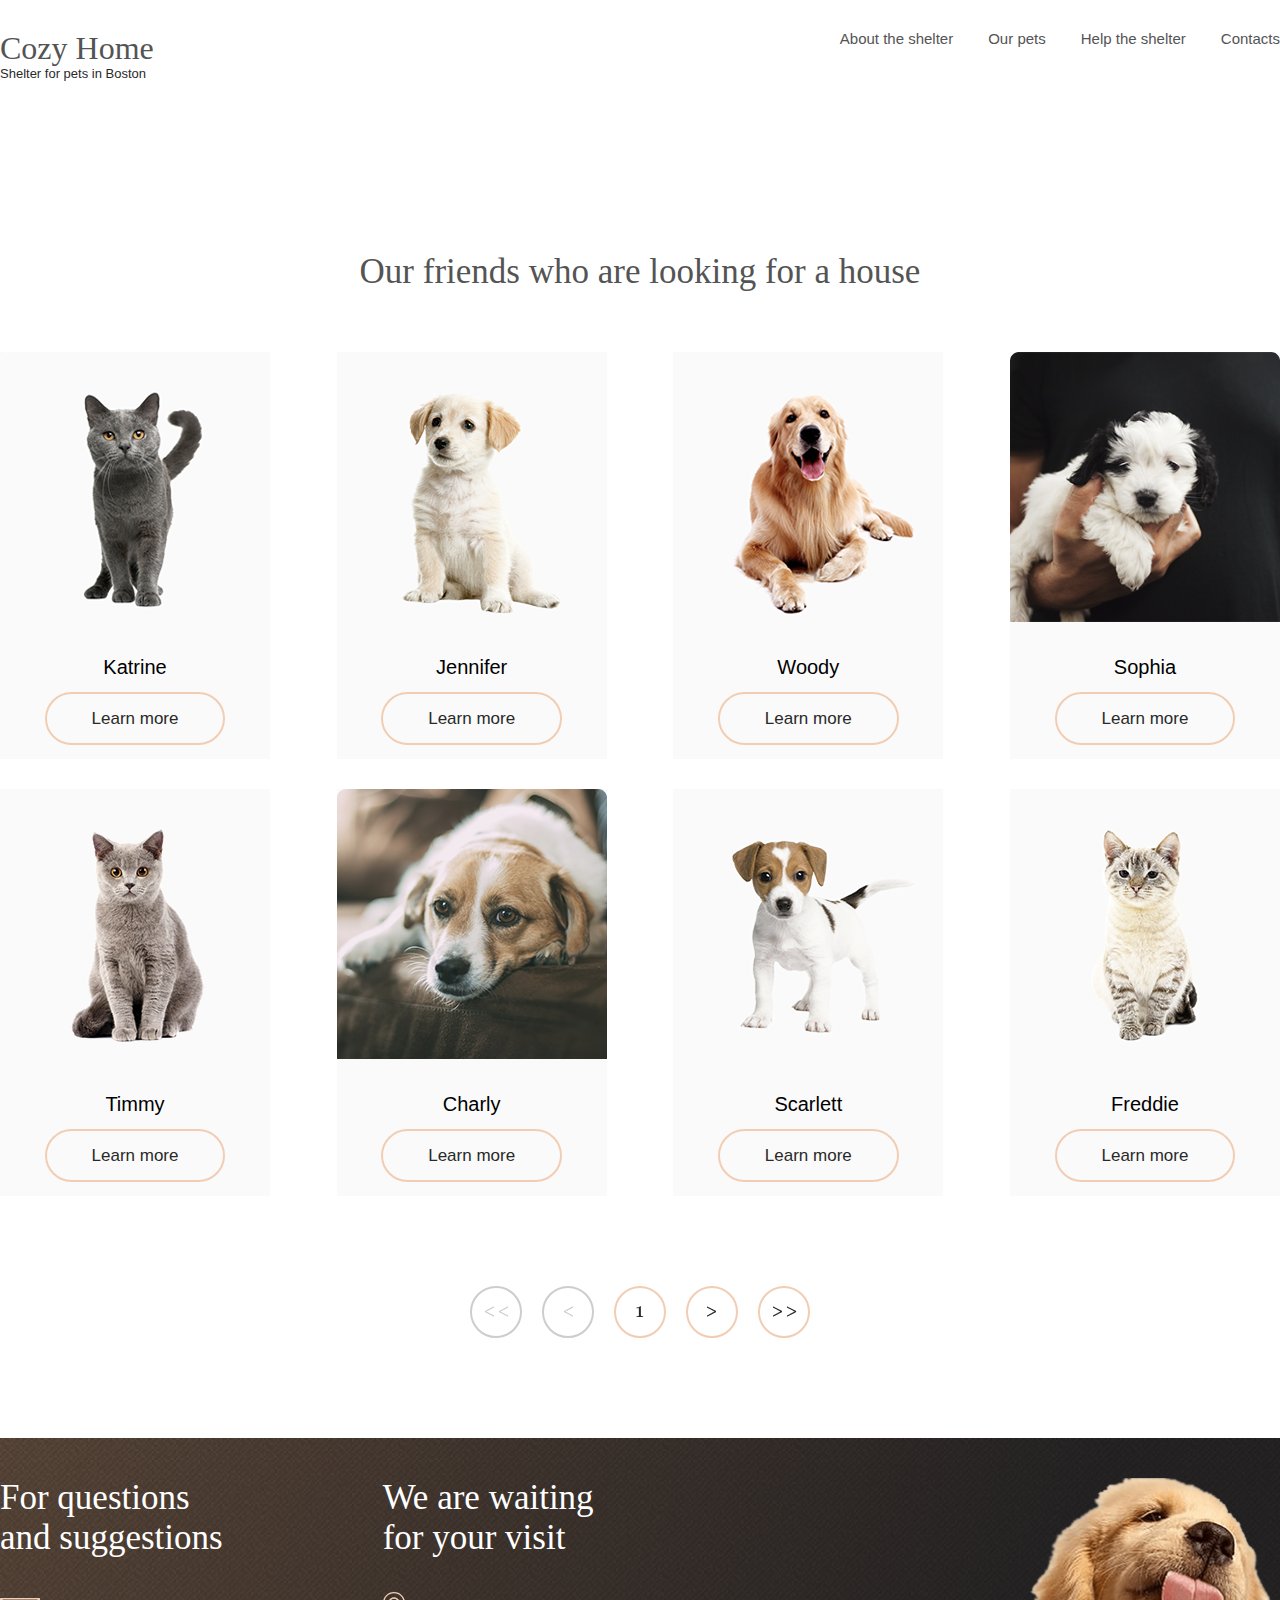
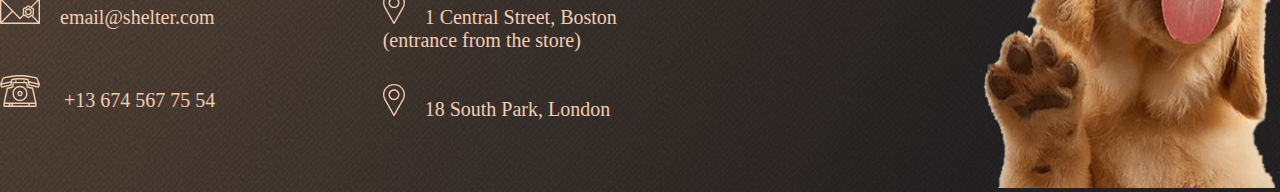
==== commit 11d2a268: "Add files via upload" ====
--- a/pets.html
+++ b/pets.html
@@ -6,23 +6,18 @@
     <meta name="viewport" content="width=device-width, initial-scale=1.0">
     <title>Cozy Home</title>
     <link rel="stylesheet" href="css/normalize.css">
-    <link rel="stylesheet" href="css/pets.css">
-    <link rel="stylesheet" href="css/media.css">
     <link rel="stylesheet" href="css/style.css">
-
 </head>
 
 <body>
     <div class="wrapper">
         <div class="pets__hero">
             <div class="container">
-                <div class="header" id="header-pets">
-                   
-                     <div class="pets-header__logo">
-                        <a href="index.html" class="pets-logo__titles">Cozy Home</a>
-                        <div class="pets-logo__subtitles">Shelter for pets in Boston</div>
-                    </div> 
-                    <div class="menu">
+                <header class="header">
+                    <div class="header__logo">
+                        <a href="index.html" class="logo__titles">Cozy Home</a>
+                        <div class="logo__subtitles">Shelter for pets in Boston</div>
+                    </div>
                     <nav class="header__list">
                         <ul class="header__links">
                             <li class="links__item">
@@ -39,16 +34,9 @@
                             </li>
                         </ul>
                     </nav>
-                </div>
-                <header>
-                    <div class="menu-btn">
-                        <span></span>
-                        <span></span>
-                        <span></span>
-                    </div>
-                </header>  
-                
-                </div>
+
+
+                </header>
             </div>
         </div>
         <div class="our-pets">
@@ -186,7 +174,6 @@
             </footer>
         </div>
     </div>
-    <script src="js/script.js"></script>
 </body>
 
 </html>--- a/css/style.css
+++ b/css/style.css
@@ -10,25 +10,6 @@
 body {
     font-family: 'Roboto', sans-serif;
 
-}
-
-*,
-*::before,
-*::after {
-    box-sizing: inherit;
-}
-
-a {
-    color: inherit;
-    text-decoration: none;
-}
-
-img {
-    max-width: 100%;
-}
-
-body {
-    font-family: Arial, Verdana, sans-serif;
 }
 
 img {
@@ -56,106 +37,6 @@
 
 .wrapper {
     min-height: 100%;
-    z-index: 0;
-}
-
-@media (max-width: 778px) {
-
-header {
-	display: block;
-	justify-content: flex-end;
-}
-
-.header__links {
-    display: block;
-    text-align: center;
-
-}
-
-.item__link{
-   color: white;
-   font-size: 32px;
-   font-weight: 400;
-   line-height: 160%;
-   text-align: left; 
-}
-
-.menu-btn {
-	width: 30px;
-	height: 30px;
-	position: relative;
-	z-index:3;
-	overflow: hidden;
-    position: fixed;
-    left: 90%;
-}
-
-
-
-.menu-btn span {
-	width: 30px;
-	height: 2px;
-	position: absolute;
-	top: 50%;
-    z-index:2;
-	left: 50%;
-	transform: translate(-50%, -50%);
-	background-color: rgb(241, 205, 179);
-    border-width:2px ;
-	transition: all 0.5s;
-}
-
-.menu-btn span:nth-of-type(2) {
-	top: calc(50% - 5px);
-}
-.menu-btn span:nth-of-type(3) {
-	top: calc(50% + 5px);
-}
-.header__links {
-    display: block;
-    margin-bottom: 43px;
-}
-
-.menu {
-	position: fixed;
-	top: 0;
-	left: 0;
-	width: 100%;
-	height: 100%;
-    display: block;
-    text-align: center;
-	padding: 39px 30px;
-    padding-top: 258px;
-	background-color: rgb(41, 41, 41);
-	transform: translateX(100%);
-	transition: transform 0.5s; 
-    align-items: flex-end;
-}
-
-.menu.active {
-	transform: translateX(0);
-    z-index: 1;
-}
-.menu-btn.active {
-    z-index:2;
-}
-.menu li {
-	list-style-type: none;
-}
-
-.menu-btn.active span:first-of-type {
-	transform: translateX(100%);
-}
-
-.menu-btn.active span:nth-of-type(2) {
-	top: 50%;
-	transform: translate(-50%, -50%) rotate(45deg);
-}
-
-.menu-btn.active span:nth-of-type(3) {
-	top: 50%;
-	transform: translate(-50%, -50%) rotate(-45deg);
-}
 }
 
 /* начало индекса */
@@ -538,9 +419,6 @@
     column-gap: 160px;
 }
 
-/* конец  индекса */
-/* начало медиа запросов  */
-
 @media (max-width: 1170px) {
     .slider__nav {
         bottom: -404px;
@@ -761,5 +639,101 @@
         column-gap: 10px;
     }
 }
-/* конец медиа запросов  */
-
+
+/* конец  индекса */
+/* начало сайта со всеми питомцами */
+
+.logo__titles {
+    font-family: Georgia;
+    font-size: 32px;
+    color: rgb(84, 84, 84);
+    margin-bottom: 10px;
+}
+
+.logo__subtitles {
+    color: rgb(41, 41, 41);
+    font-family: Arial;
+    font-size: 13px;
+}
+
+.header__links {
+    display: flex;
+    justify-content: space-between;
+    column-gap: 35px;
+}
+
+.item__link {
+    color: rgb(84, 84, 84);
+    font-family: Arial;
+    font-size: 15px;
+}
+
+.links__item:hover {
+    text-decoration: underline;
+    text-decoration-color: rgb(241, 205, 179);
+}
+
+
+.our-pets {
+    text-align: center;
+    padding-bottom: 0px;
+}
+
+.our-pets__title {
+    color: rgb(84, 84, 84);
+    font-family: Georgia;
+    font-size: 35px;
+    font-weight: 400;
+    margin-bottom: 60px;
+    margin-top: 80px;
+}
+
+.slider__list {
+    display: flex;
+    justify-content: space-between;
+    column-gap: 40px;
+    padding-bottom: 15px;
+    flex-wrap: wrap;
+}
+
+.slider__card {
+    margin-bottom: 30px;
+}
+
+.pets__slider {
+    margin-bottom: 100px;
+}
+
+.pets-slider__navigation {
+    display: flex;
+    justify-content: center;
+    column-gap: 20px;
+    margin-top: 45px;
+}
+
+.btn-1-wrap {
+    width: 52px;
+    height: 52px;
+    border-radius: 50%;
+    justify-content: center;
+    display: flex;
+    align-items: center;
+    border-radius: 100px;
+    border: 2px solid rgb(241, 205, 179);
+}
+
+.btn-1-wrap:hover {
+    background-color: rgb(241, 205, 179);
+}
+
+.no-active-arrow {
+    border: 2px solid rgb(205, 205, 205);
+}
+
+.no-active-arrow:hover {
+    background-color: #fff;
+}
+
+.pets__btn{
+    position: static;
+}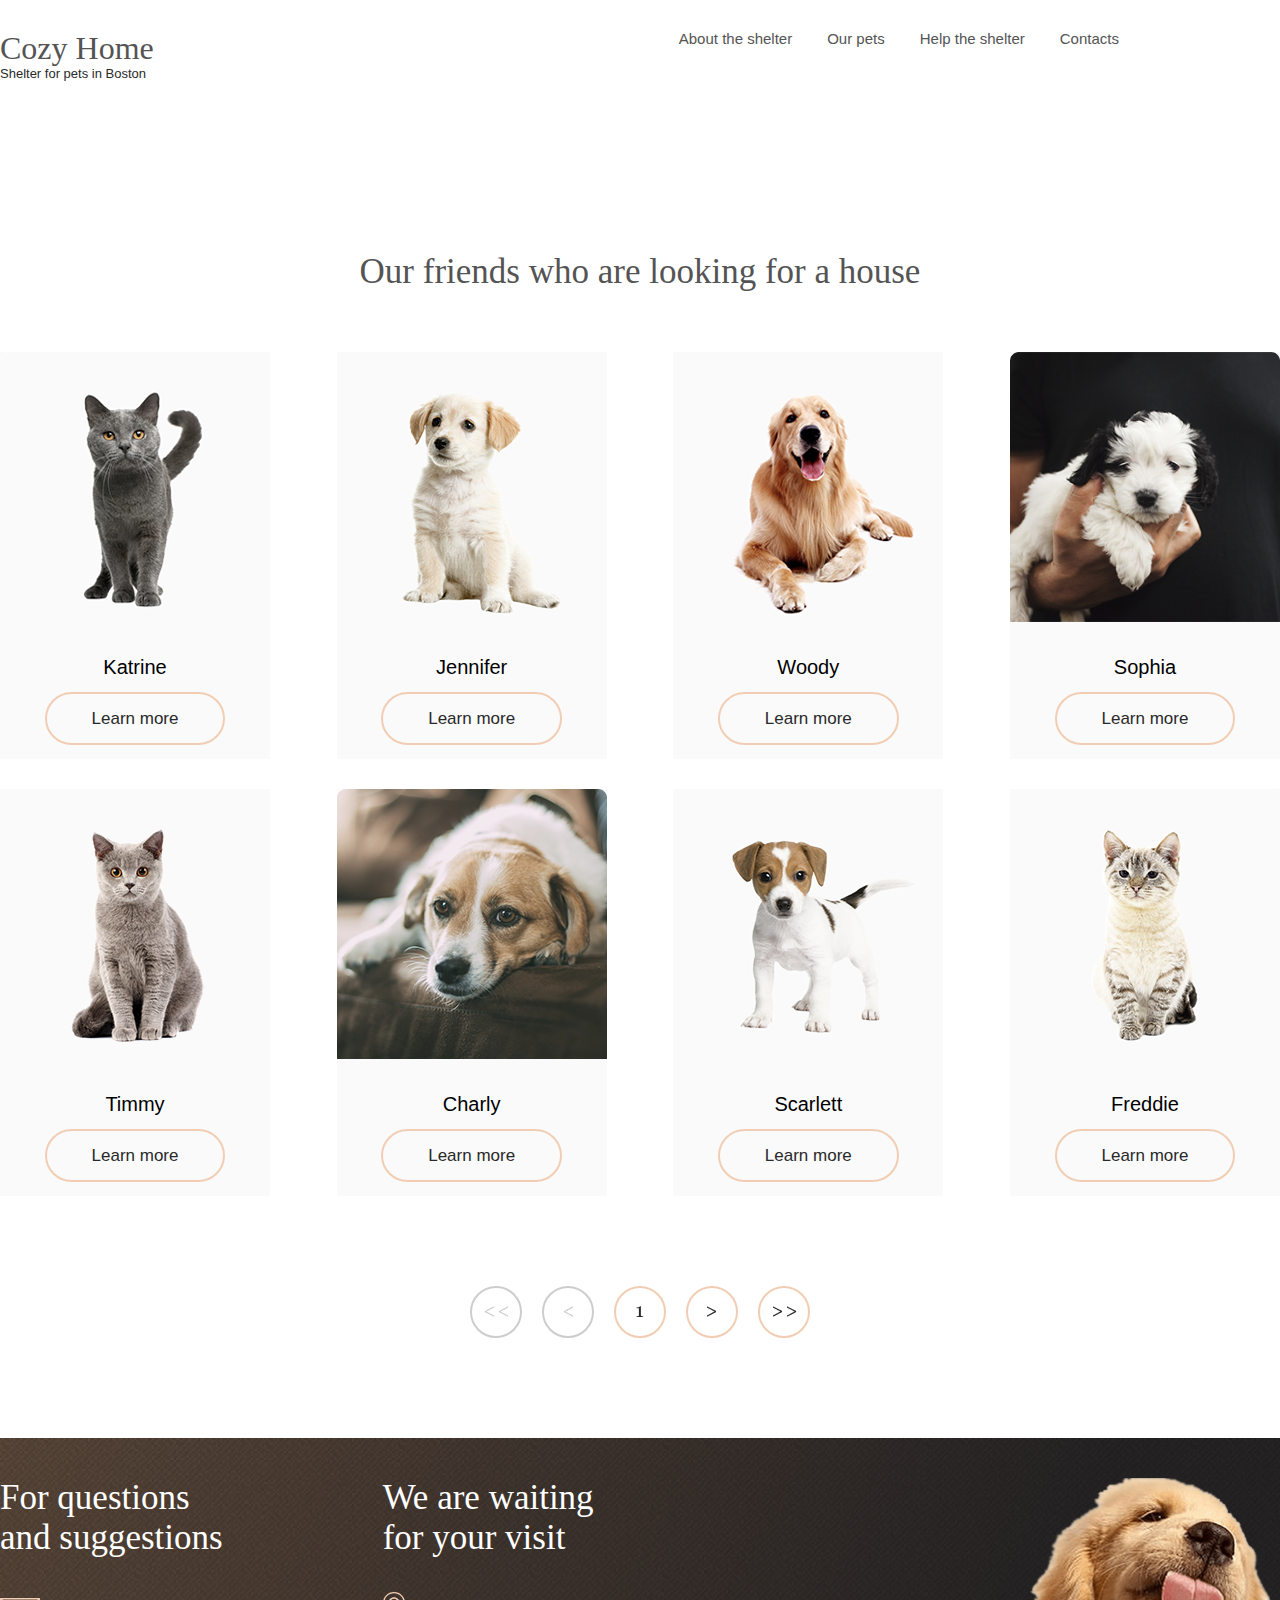
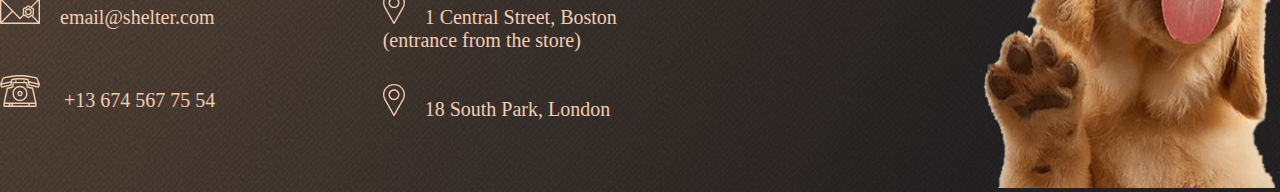
==== commit 29b6703e: "Add files via upload" ====
--- a/pets.html
+++ b/pets.html
@@ -6,18 +6,23 @@
     <meta name="viewport" content="width=device-width, initial-scale=1.0">
     <title>Cozy Home</title>
     <link rel="stylesheet" href="css/normalize.css">
+    <link rel="stylesheet" href="css/pets.css">
+    <link rel="stylesheet" href="css/media.css">
     <link rel="stylesheet" href="css/style.css">
+
 </head>
 
 <body>
     <div class="wrapper">
         <div class="pets__hero">
-            <div class="container">
-                <header class="header">
-                    <div class="header__logo">
-                        <a href="index.html" class="logo__titles">Cozy Home</a>
-                        <div class="logo__subtitles">Shelter for pets in Boston</div>
-                    </div>
+            <div class="container header__container">
+                <div class="header" id="header-pets">
+                   
+                     <div class="pets-header__logo">
+                        <a href="index.html" class="pets-logo__titles">Cozy Home</a>
+                        <div class="pets-logo__subtitles">Shelter for pets in Boston</div>
+                    </div> 
+                    <div class="menu">
                     <nav class="header__list">
                         <ul class="header__links">
                             <li class="links__item">
@@ -34,9 +39,16 @@
                             </li>
                         </ul>
                     </nav>
-
-
-                </header>
+                </div>
+                <header>
+                    <div class="menu-btn">
+                        <span></span>
+                        <span></span>
+                        <span></span>
+                    </div>
+                </header>  
+                
+                </div>
             </div>
         </div>
         <div class="our-pets">
@@ -174,6 +186,7 @@
             </footer>
         </div>
     </div>
+    <script src="js/pets.js"></script>
 </body>
 
 </html>--- a/css/pets.css
+++ b/css/pets.css
@@ -0,0 +1,96 @@
+
+.pets-logo__titles {
+    font-family: Georgia;
+    font-size: 32px;
+    color: rgb(84, 84, 84);
+    margin-bottom: 10px;
+    margin-right: 364px;
+}
+
+.pets-logo__subtitles {
+    color: rgb(41, 41, 41);
+    font-family: Arial;
+    font-size: 13px;
+}
+
+.header__links {
+    display: flex;
+    justify-content: space-between;
+    column-gap: 35px;
+}
+
+.item__link {
+    color: rgb(84, 84, 84);
+    font-family: Arial;
+    font-size: 15px;
+}
+
+.links__item:hover {
+    text-decoration: underline;
+    text-decoration-color: rgb(241, 205, 179);
+}
+
+
+.our-pets {
+    text-align: center;
+    padding-bottom: 0px;
+}
+
+.our-pets__title {
+    color: rgb(84, 84, 84);
+    font-family: Georgia;
+    font-size: 35px;
+    font-weight: 400;
+    margin-bottom: 60px;
+    margin-top: 80px;
+}
+
+.slider__list {
+    display: flex;
+    justify-content: space-between;
+    column-gap: 40px;
+    padding-bottom: 15px;
+    flex-wrap: wrap; 
+}
+
+.slider__card {
+    margin-bottom: 30px;
+}
+
+.pets__slider {
+    margin-bottom: 100px;
+}
+
+.pets-slider__navigation {
+    display: flex;
+    justify-content: center;
+    column-gap: 20px;
+    margin-top: 45px;
+}
+
+.btn-1-wrap {
+    width: 52px;
+    height: 52px;
+    border-radius: 50%;
+    justify-content: center;
+    display: flex;
+    align-items: center;
+    border-radius: 100px;
+    border: 2px solid rgb(241, 205, 179);
+}
+
+.btn-1-wrap:hover {
+    background-color: rgb(241, 205, 179);
+}
+
+.no-active-arrow {
+    border: 2px solid rgb(205, 205, 205);
+}
+
+.no-active-arrow:hover {
+    background-color: #fff;
+}
+
+.pets__btn{
+    position: static;
+}--- a/css/media.css
+++ b/css/media.css
@@ -0,0 +1,312 @@
+
+@media (max-width: 1170px) {
+    .slider__nav {
+        bottom: -404px;
+    }
+}
+
+@media (max-width: 1181px) {
+    .card__woody {
+        visibility: hidden;
+        display: none;
+    }
+    .slider__nav{
+        bottom: -848px;
+        display: flex;
+        flex-flow: row;
+        justify-content: center;
+        column-gap: 80px;
+        align-items: center;
+    }
+    .btn-right {
+        left: 311px;
+    }
+    .btn-left{
+        left: -400px;
+    }
+
+}
+
+@media (max-width:900px) {
+    .frends__slider{
+        display: grid;
+
+    }
+    .slider__nav {
+       position: static;
+       display: flex;
+       order: 1;
+    }
+
+
+    .btn-arrow-wrap{
+        position: static;
+    }
+    .nav__list {
+        align-items: end;
+    }
+
+    .container {
+        padding-left: 30px;
+        padding-right: 30px;
+    }
+
+    .header {
+        padding-bottom: 0px;
+    }
+
+    .hero__container {
+        margin: 0 auto;
+        display: block;
+    }
+
+    .hero__desc {
+        width: 100%;
+        margin-bottom: 100px;
+        text-align: left;
+        font-weight: 400;
+        font-family: Georgia;
+    }
+
+    .hero__title {
+        color: rgb(255, 255, 255);
+        font-size: 44px;
+        margin-top: 60px;
+        padding-top: 0px;
+    }
+
+    .hero__subtitle {
+        color: rgb(205, 205, 205);
+        font-family: Arial;
+        font-size: 15px;
+        line-height: 160%;
+    }
+
+    .description-house__container {
+        display: grid;
+        max-width: 900px;
+        margin: 0 auto;
+    }
+
+    .description-house__img {
+        order: 1;
+    }
+
+    .donation__container {
+        display: grid;
+    }
+
+    .donation__img-wrap {
+        order: 1;
+    }
+
+    .frends__slider {
+        text-align: center;
+        align-items: center;
+    }
+
+
+}
+
+@media (max-width: 817px) {
+    .card__jennifer {
+        visibility: hidden;
+        display: none;
+    }
+    .slider__pets{
+        display: flex;
+    flex-flow: column;
+    align-items: center;
+
+    }
+
+}
+
+@media (min-width: 700px) {
+    .foter__desc {
+        display: flex;
+    }
+
+    .footer__container {
+        display: block;
+    }
+}
+
+@media (max-width:682px) {
+    .footer__container {
+        display: block;
+        align-content: center;
+        display: block;
+    }
+
+    .footer__contacts {
+        margin-bottom: 40px;
+    }
+    .footer__desc{
+        display: block;
+    }
+    .footer {
+        display: block;
+    }
+
+
+}
+
+@media (min-width:1040px) {
+    .footer__container {
+        display: flex;
+        justify-content: space-between;
+        column-gap: 160px;
+    }
+}
+
+
+@media (max-width: 518px) {
+    .hero__desc {
+        align-items: center;
+        text-align: center;
+    }
+
+    .hero__title {
+        text-align: center;
+    }
+
+    .frends {
+        align-items: center;
+        text-align: center;
+    }
+
+    .frends__slider {
+        display: grid;
+
+    }
+
+    .card__katrine {
+        max-width: 270px;
+        margin: 0px;
+    }
+
+    .frends__link {
+        padding: 15px 44px;
+    }
+
+    .btn-arrow-wrap {
+        order: 2;
+    }
+
+    .pets__btn {
+        order: 0;
+    }
+
+
+}
+
+@media (max-width: 306px) {
+    .hero__btn {
+        padding: 15px 20px;
+    }
+}
+
+@media (max-width: 256px) {
+    .card__link {
+        padding: 15px 44px;
+    }
+}
+
+
+@media (max-width: 320px) {
+    .pets-slider__navigation {
+        column-gap: 10px;
+    }
+}
+@media (max-width: 700px) {
+
+header {
+	display: flex;
+	justify-content: space-between;
+}
+
+
+.header__links {
+    display: block;
+    font-size: 32px;
+    font-weight: 400;
+    line-height: 160%;
+    text-align: left;
+    color: rgb(250, 250, 250);
+}
+
+.menu-btn {
+	width: 30px;
+	height: 30px;
+	position: relative;
+	z-index:3;
+	overflow: hidden;
+
+}
+
+
+
+.menu-btn span {
+	width: 30px;
+	height: 2px;
+	position: absolute;
+	top: 50%;
+    z-index:2;
+	left: 50%;
+	transform: translate(-50%, -50%);
+	background-color: rgb(241, 205, 179);
+	transition: all 0.5s;
+}
+
+.menu-btn span:nth-of-type(2) {
+	top: calc(50% - 5px);
+}
+.menu-btn span:nth-of-type(3) {
+	top: calc(50% + 5px);
+}
+.header__links {
+    display: block;
+    margin-bottom: 43px;
+}
+
+.menu {
+	position: fixed;
+	top: 0;
+	left: 0;
+	width: 80%;
+	height: 100%;
+    display: block;
+    text-align: center;
+	padding: 39px 30px;
+    padding-top: 258px;
+	background-color: rgb(41, 41, 41);
+	transform: translateX(-100%);
+	transition: transform 0.5s; 
+}
+
+.menu.active {
+	transform: translateX(0);
+    z-index: 1;
+}
+.menu-btn.active {
+    z-index:2;
+}
+.menu li {
+	list-style-type: none;
+}
+
+.menu-btn.active span:first-of-type {
+	transform: translateX(100vw);
+}
+
+.menu-btn.active span:nth-of-type(2) {
+	top: 50%;
+	transform: translate(-50%, -50%) rotate(45deg);
+}
+
+.menu-btn.active span:nth-of-type(3) {
+	top: 50%;
+	transform: translate(-50%, -50%) rotate(-45deg);
+}
+}--- a/css/style.css
+++ b/css/style.css
@@ -276,8 +276,87 @@
     padding: 15px 45px;
     border: 2px solid rgb(241, 205, 179);
     border-radius: 100px;
-}
-
+    cursor: pointer;
+}
+
+
+.modal {
+	visibility: hidden;
+	opacity: 0;
+	position: fixed;
+	top: 50%;
+	left: 50%;
+	-webkit-transform: translate(-50%, -50%);
+	-ms-transform: translate(-50%, -50%);
+	transform: translate(-50%, -50%);
+	background: rgb(250, 250, 250);
+    color: rgb(0, 0, 0);
+    font-family: Georgia;
+	z-index: 5;
+	-webkit-transition: opacity 0.25s;
+	-o-transition: opacity 0.25s;
+	transition: opacity 0.25s;
+    display: flex;
+    justify-content: space-between;
+    max-width: 900px;
+    max-height: 500px;
+    border-radius: 9px;
+    text-align: left;
+    box-shadow: 0 2px 35px 14px rgba(13, 13, 13, 0.04);
+    font-weight: 400;
+}
+.modal.show {
+	visibility: visible;
+	opacity: 1;
+	-webkit-transition: opacity 0.25s;
+	-o-transition: opacity 0.25s;
+	transition: opacity 0.25s;
+}
+.modal_container{
+    margin-left: 29px;
+}
+.modal_title {
+    font-size: 35px;
+    line-height: 130%;
+    margin-top: 50px;
+    margin-bottom:10px;
+}
+.modal__subtitle{
+    font-size: 20px;
+    line-height: 115%;
+    margin-bottom: 40px;
+}
+.modal__text{
+    margin-bottom: 40px;
+    font-size: 15px;
+    line-height: 110%;
+    letter-spacing: 6%;
+}
+.modal__list{
+    list-style: disc;
+}
+.modal__item{
+   margin-bottom:11px;
+    
+}
+.modal_bg {
+	visibility: hidden;
+	opacity: 0;
+	width: 100%;
+	height: 100%;
+	position: fixed;
+	top: 0;
+	left: 0;
+	background-color: rgba(0,0,0,0.35);
+}
+
+.modal_bg.show {
+	visibility: visible;
+	opacity: 1;
+	-webkit-transition: opacity 0.25s;
+	-o-transition: opacity 0.25s;
+	transition: opacity 0.25s;
+}
 .card__link:hover {
     background-color: rgb(241, 205, 179);
 }
